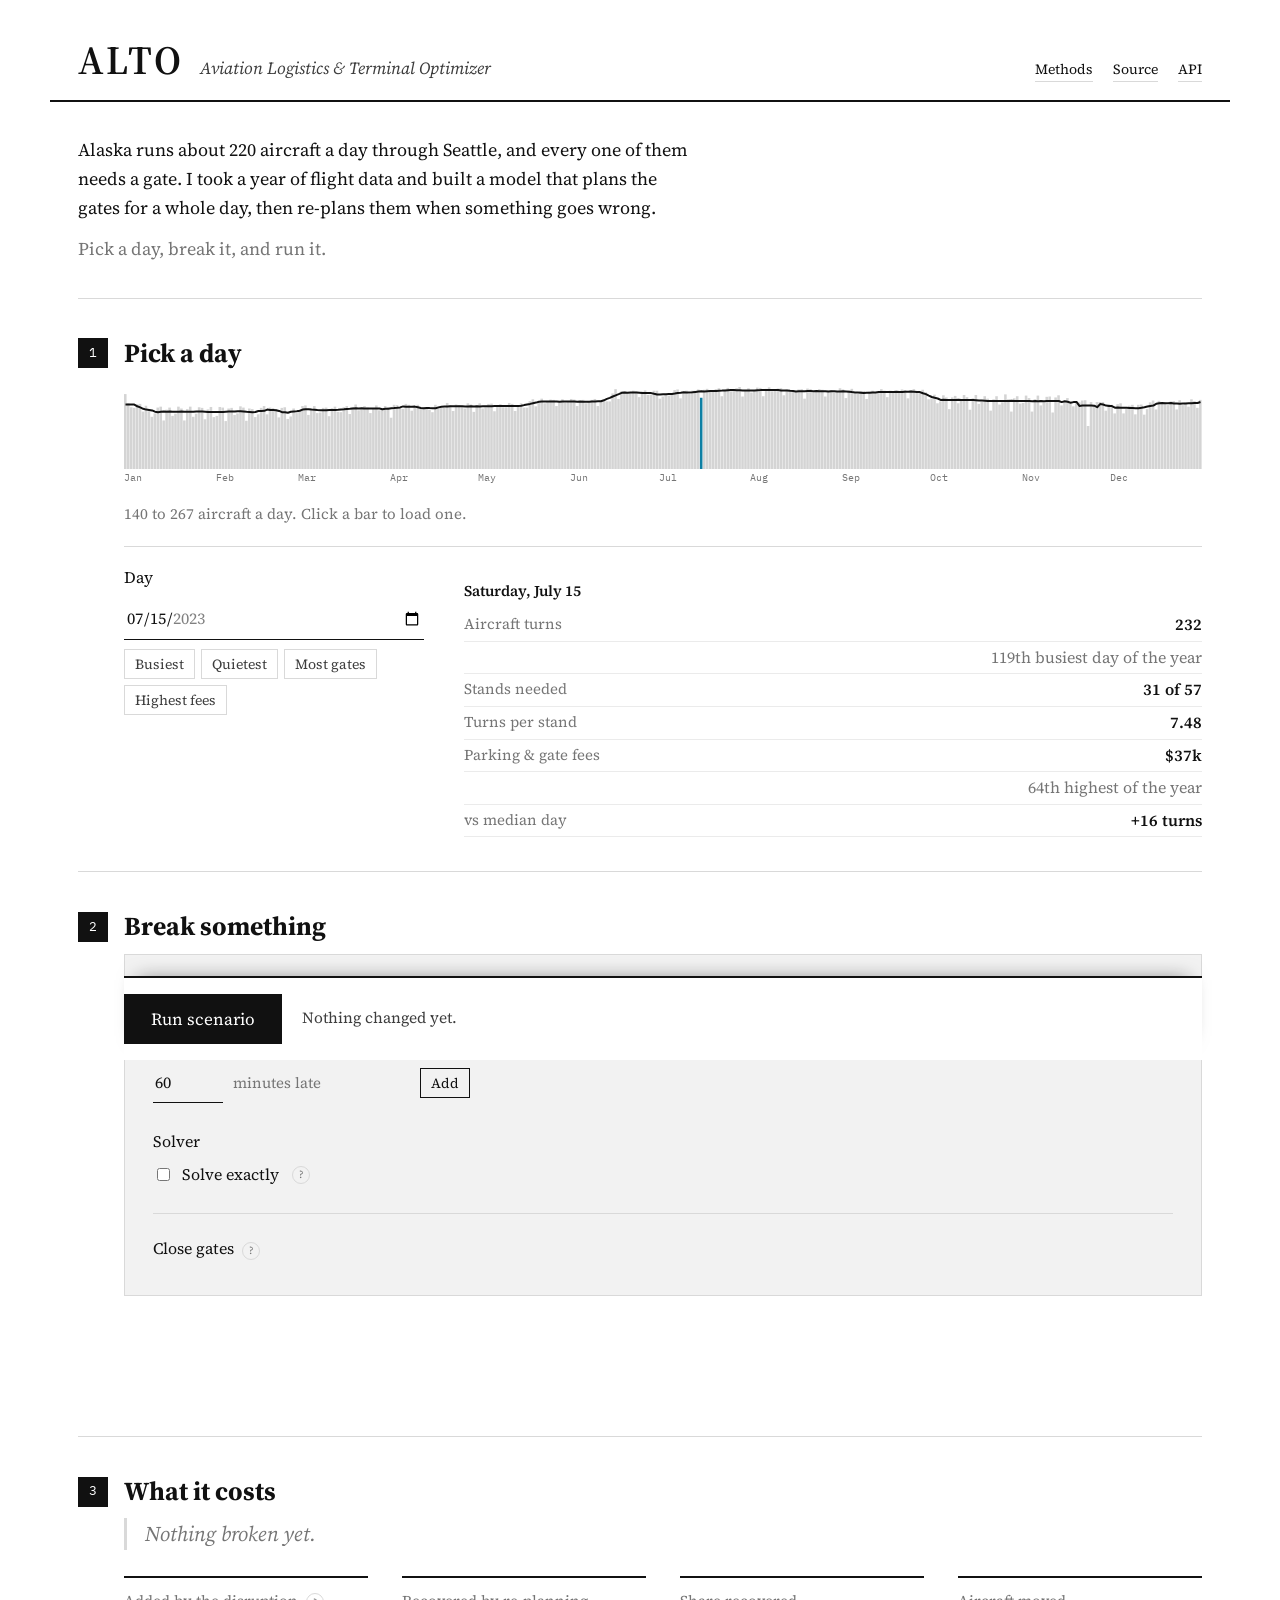
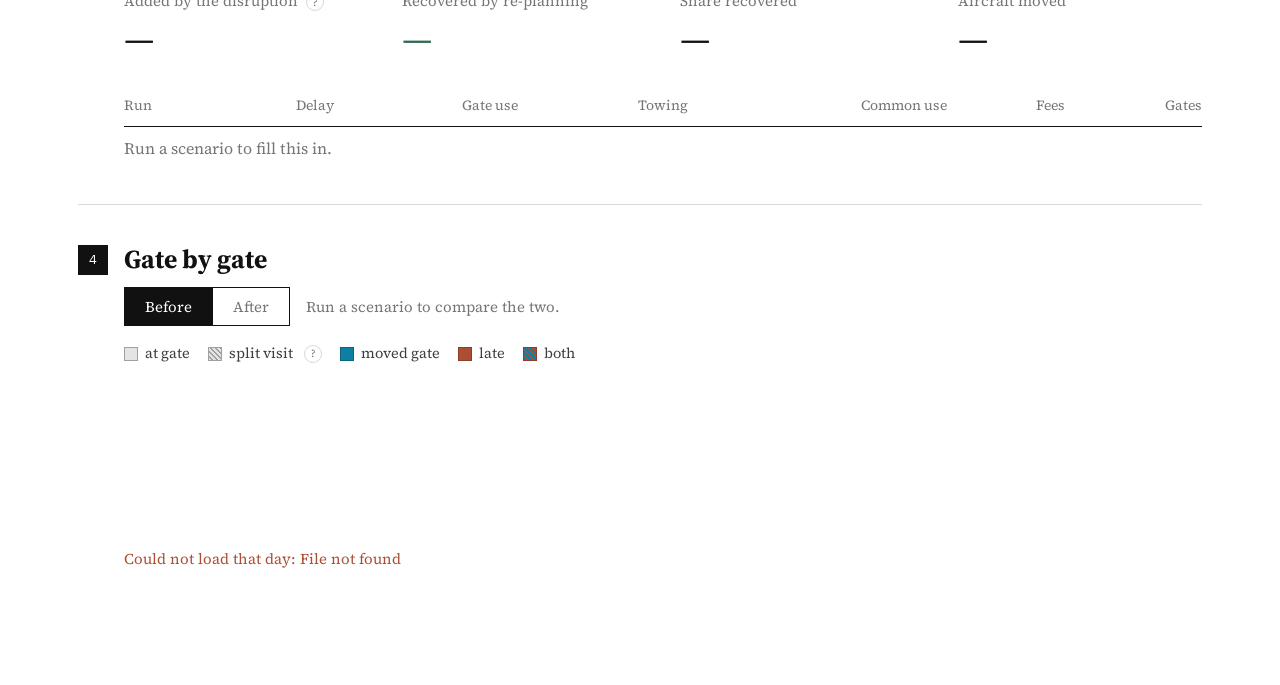
==== website/index.html @ 99ca1f7d "Update 2026-08-30 10:20" ====
<!doctype html>
<html lang="en">
<head>
<meta charset="utf-8">
<meta name="viewport" content="width=device-width, initial-scale=1">
<title>ALTO — Gate Optimization for Alaska Airlines at SEA</title>
<meta name="description" content="Integer programming and minimum-cost network flow applied to gate scheduling at Seattle-Tacoma. Disrupt a real day and see what it costs, and how much re-optimizing recovers.">
<link rel="preconnect" href="https://fonts.googleapis.com">
<link rel="preconnect" href="https://fonts.gstatic.com" crossorigin>
<link rel="stylesheet" href="https://fonts.googleapis.com/css2?family=IBM+Plex+Mono:wght@400;500&family=Source+Serif+4:ital,opsz,wght@0,8..60,400;0,8..60,600;1,8..60,400&display=swap">
<link rel="stylesheet" href="style.css?v=1788110432">
</head>
<body>

<header class="masthead">
  <h1>ALTO</h1>
  <span class="expansion">Aviation Logistics &amp; Terminal Optimizer</span>
  <nav>
    <a href="methods.html">Methods</a>
    <a href="https://github.com/etroesh/alto">Source</a>
    <a href="/api/docs">API</a>
  </nav>
</header>

<article>

  <section class="lede">
    <p>Alaska runs about 220 aircraft a day through Seattle, and every one of them needs a gate. I took a year of flight data and built a model that plans the gates for a whole day, then re-plans them when something goes wrong.</p>
    <p>Pick a day, break it, and run it.</p>
  </section>

  <!-- 1 -->
  <section class="step">
    <div class="step-head"><span class="step-num">1</span><h2>Pick a day</h2></div>

    <div class="step-body">
      <svg class="year-strip" id="year-strip" role="img" aria-label="Aircraft visits on each day of 2023"></svg>
      <p class="status" id="year-status">Loading the year…</p>

      <div class="day-picker">
        <div class="control">
          <label for="date-input">Day</label>
          <input type="date" id="date-input" value="2023-07-15" min="2023-01-01" max="2023-12-31">
          <div class="quick-picks" id="quick-picks"></div>
        </div>
        <div class="day-facts" id="day-facts"></div>
      </div>
    </div>
  </section>

  <!-- 2 -->
  <section class="step">
    <div class="step-head"><span class="step-num">2</span><h2>Break something</h2></div>

    <div class="step-body">
      <div class="panel">
        <div class="controls">

          <div class="control">
            <label for="tail-select">Delay an aircraft</label>
            <select id="tail-select"><option>Pick a day first</option></select>
            <div style="display:flex; gap:10px; align-items:center; margin-top:10px">
              <input type="number" id="delay-minutes" value="60" min="1" max="600" step="5" style="width:70px">
              <span class="hint" style="margin:0">minutes late</span>
              <button class="tiny" id="add-delay" style="margin-left:auto">Add</button>
            </div>
            <div id="delay-list"></div>
          </div>

          <div class="control">
            <label for="delay-cost">Delay costs <span id="delay-cost-value">$98.41</span> a minute
              <button class="info" type="button" aria-label="Where does this figure come from?"
                data-info="Airlines for America, 2025. It is their own figure for a minute of aircraft block time. Move the slider if you disagree with it.">?</button>
            </label>
            <input type="range" id="delay-cost" min="40" max="200" step="1" value="98">
          </div>

          <div class="control">
            <label for="propagation">Lateness carries over at <span id="propagation-value">0.75</span>
              <button class="info" type="button" aria-label="What is delay propagation?"
                data-info="An aircraft 30 minutes late into a turn with 20 minutes of slack has 10 minutes left over. 0.75 of that pushes into its next departure; crews absorb the rest. Nobody publishes this number, which is why it is a slider.">?</button>
            </label>
            <input type="range" id="propagation" min="0" max="1" step="0.05" value="0.75">
          </div>

          <div class="control">
            <label>Solver</label>
            <label class="checkline">
              <input type="checkbox" id="exact-solver">
              Solve exactly
              <button class="info" type="button" aria-label="What does solving exactly do?"
                data-info="The integer program instead of the network flow: about 20 seconds instead of 1. On an ordinary day it finds the same gate count and about 9% less passenger walking. When a lot of gates are shut it does considerably better, because the fast solver has to keep each aircraft's whole chain of turns on one stand.">?</button>
            </label>
          </div>

          <div class="control wide">
            <label>Close gates <span id="closed-count" class="count"></span>
              <button class="info" type="button" aria-label="What is the difference between the gates?"
                data-info="Alaska leases C, N and D, so an extra one costs nothing at the margin. The S stands are common-use and billed $552.89 a turn, which is why the model only reaches for them once the leased gates are full.">?</button>
            </label>
            <!-- Filled in by app.js from the real gate roster, so this can never
                 drift out of step with what the model actually has. -->
            <div id="gate-groups"></div>
          </div>

        </div>
      </div>

      <div class="actionbar">
        <button class="primary" id="run">Run scenario</button>
        <span class="now" id="scenario-now">Nothing changed yet.</span>
        <div class="solving hidden" id="solving" role="status" aria-live="polite">
          <div class="solving-clock" id="solving-clock">0.0s</div>
          <div class="solving-note" id="solving-note">Working.</div>
        </div>
      </div>
    </div>
  </section>

  <!-- 3 -->
  <section class="step" id="results">
    <div class="step-head"><span class="step-num">3</span><h2>What it costs</h2></div>

    <div class="step-body">
      <p class="verdict idle" id="verdict">Nothing broken yet.</p>

      <div class="figures" id="figures">
        <div class="figure"><div class="label">Added by the disruption
          <button class="info" type="button" aria-label="Fees, not operating cost"
            data-info="Fees, not the cost of running an airline. The model prices delay, parking and towing, and common-use gate charges, because those are what a gate plan changes. Fuel, crew, landing fees and the rent on Alaska's own gates are the same whichever plan you pick, so they are left out. This figure is the difference, not a total.">?</button>
        </div><div class="value" id="fig-disruption">—</div></div>
        <div class="figure"><div class="label">Recovered by re-planning</div><div class="value recovered" id="fig-recovered">—</div></div>
        <div class="figure"><div class="label">Share recovered</div><div class="value" id="fig-share">—</div></div>
        <div class="figure"><div class="label">Aircraft moved</div><div class="value" id="fig-moved">—</div></div>
      </div>

      <div class="tbl-scroll">
        <!-- Seven columns of figures will not fit a phone. The wrapper lets the
             table scroll inside itself rather than pushing the page sideways. -->
        <table class="breakdown" id="breakdown">
          <thead>
            <tr>
              <th>Run</th>
              <th>Delay</th>
              <th>Gate use</th>
              <th>Towing</th>
              <th>Common use</th>
              <th>Fees</th>
              <th>Gates</th>
            </tr>
          </thead>
          <tbody id="breakdown-body">
            <tr><td colspan="7" style="color:var(--muted);text-align:left">Run a scenario to fill this in.</td></tr>
          </tbody>
        </table>
      </div>
    </div>
  </section>

  <!-- 4 -->
  <section class="step">
    <div class="step-head"><span class="step-num">4</span><h2 id="chart-title">Gate by gate</h2></div>

    <div class="step-body">
      <div class="chart-view">
        <div class="switch" id="chart-view" role="group" aria-label="Which plan the chart shows">
          <button type="button" data-view="before" aria-pressed="true">Before</button>
          <button type="button" data-view="after" aria-pressed="false" disabled>After</button>
        </div>
        <span class="chart-view-note" id="chart-view-note">Run a scenario to compare the two.</span>
      </div>

      <div class="legend">
        <span><i></i> at gate</span>
        <span><i class="tow"></i> split visit
          <button class="info" type="button" aria-label="What is a split visit?"
            data-info="Sea-Tac publishes a 120-minute maximum gate occupancy for an aircraft this size. Past it, an aircraft with a long wait is towed to a remote stand and brought back to board. Both hatched bars are at a gate; it is away in the gap between them.">?</button>
        </span>
        <span><i class="moved"></i> moved gate</span>
        <span><i class="delayed"></i> late</span>
        <span><i class="moved late"></i> both</span>
      </div>

      <div class="chart-wrap">
        <svg class="gantt" id="gantt" role="img" aria-labelledby="chart-title"></svg>
      </div>

      <p class="status" id="chart-status">Loading…
        <button class="info" type="button" aria-label="How to read this chart"
          data-info="One row per gate, time left to right. Read a row across for one gate's day: back-to-back bars mean a hard-worked gate, gaps mean capacity standing empty. Read a column down to see how much of the airport is busy at once. The chart runs into the next morning because an aircraft that lands at 11pm and leaves at 6am is one visit.">?</button>
      </p>
    </div>
  </section>

  <p class="sr-only" id="live-region" role="status" aria-live="polite"></p>
</article>

<div class="tooltip hidden" id="tooltip"></div>

<script src="app.js?v=1788110432"></script>
</body>
</html>
---- website/style.css ----
/* ============================================================================
   ALTO - stylesheet
   ============================================================================
   The page is a printed broadsheet, not a dashboard. That single idea decides
   everything below: serif type, paper and ink, hairline rules instead of
   boxes, one column, and colour used only where it carries data.

   Organised in the order the page is built:
     1. tokens      every colour and size, named, in one place
     2. page        masthead, column, section rules
     3. type        headings, body, captions, the explain toggles
     4. controls    the scenario strip
     5. results     stat blocks and the money table
     6. chart       the gate occupancy Gantt and the year strip
     7. responsive  what changes on a narrow screen
   ========================================================================= */

/* ---- 1. TOKENS ---------------------------------------------------------- */
/* Change a colour here and it changes everywhere it is used. Nothing below
   this block contains a raw colour value.

   THE DATA COLOURS were re-validated against this exact paper with the
   colour-vision validator: the two hues score Delta E 23.4 apart to normal
   vision and 16.9 under simulated deuteranopia, and both clear 3:1 contrast.
   An ordinary aircraft is deliberately NOT a third hue - it is pale neutral
   with a hairline edge, so colour on this chart always means "something
   happened here". Towed off-gate is the same neutral under a 45-degree hatch
   rather than a fourth colour, because it is the same aircraft in a different
   place, and because a fourth hue could not be kept far enough from the other
   three to pass. */

:root {
  /* Paper and ink. Black and white, no warm cast. */
  --paper:      #FFFFFF;   /* the page */
  --paper-2:    #F2F2F2;   /* the few blocks that need to sit back */
  --ink:        #111111;   /* near-black */
  --ink-2:      #3D3D3D;
  --muted:      #757575;

  --rule:       #D9D9D9;   /* hairline */
  --rule-2:     #EBEBEB;   /* fainter hairline, inside tables */
  --rule-heavy: #111111;   /* the rule under a section title */

  /* THE DATA COLOURS. Kept - contrast checked against the new white paper,
     every one equal to or better than it was against the old cream. */
  --moved:      #0E7FA3;   /* this aircraft changed gate */
  --moved-line: #0A6482;
  --delayed:    #AB4E33;   /* this aircraft is running late */
  --delayed-line:#8C3E29;

  --block:      #E4E4E4;   /* an ordinary aircraft - recessive on purpose */
  --block-line: #A0A0A0;   /* its hairline edge, which is what makes it legible */

  --good:       #2F6B4F;

  --measure:    68ch;      /* the reading width for prose */
  --column:     1180px;    /* the width of the page's single column */
}

* { box-sizing: border-box; }

/* ---- 2. PAGE ------------------------------------------------------------ */

body {
  margin: 0;
  background: var(--paper);
  color: var(--ink);
  font-family: "Source Serif 4", Georgia, "Times New Roman", serif;
  font-size: 17px;
  line-height: 1.6;
  -webkit-font-smoothing: antialiased;
}

.masthead {
  max-width: var(--column);
  margin: 0 auto;
  padding: 40px 28px 18px;
  border-bottom: 2px solid var(--rule-heavy);
  display: flex;
  align-items: baseline;
  gap: 16px;
  flex-wrap: wrap;
}
.masthead h1 {
  margin: 0;
  font-size: 40px;
  font-weight: 600;
  letter-spacing: .06em;
  line-height: 1;
}
.masthead .expansion {
  font-size: 17px;
  font-style: italic;
  color: var(--ink-2);
}
.masthead nav {
  margin-left: auto;
  display: flex;
  gap: 20px;
  font-size: 14px;
}
.masthead nav a {
  color: var(--ink);
  text-decoration: none;
  border-bottom: 1px solid var(--rule);
  padding-bottom: 1px;
}
.masthead nav a:hover { border-bottom-color: var(--ink); }

article {
  max-width: var(--column);
  margin: 0 auto;
  padding: 0 28px 80px;
}

section { padding: 34px 0; border-bottom: 1px solid var(--rule); }
section:last-of-type { border-bottom: none; }

/* ---- the numbered spine -------------------------------------------------
   The page is a tool, and a tool has to say where to start. Four numbered
   steps do that in a way a row of equal-weight hairlines never could. The
   number is a filled square so it reads as a marker rather than as text. */

.step-head { display: flex; align-items: center; gap: 16px; margin-bottom: 6px; }
.step-num {
  flex: none;
  width: 30px; height: 30px;
  display: grid; place-items: center;
  background: var(--ink); color: var(--paper);
  font-family: "IBM Plex Mono", ui-monospace, monospace;
  font-size: 13px; letter-spacing: .06em;
}
.step-head h2 { margin: 0; font-size: 26px; }
.step-sub {
  font-style: italic; color: var(--muted);
  margin: 0 0 22px 46px; max-width: 64ch;
}
/* Everything under a step is indented to clear the number, so the numbers
   form a visible column down the left of the page. */
.step-body { margin-left: 46px; }

/* ---- the scenario panel -------------------------------------------------
   One bounded region on slightly different paper. That is the plainest way a
   page can say "this part is the machine" without going back to cards. */
.panel {
  background: var(--paper-2);
  border: 1px solid var(--rule);
  padding: 26px 28px;
}

/* ---- the action bar -----------------------------------------------------
   Sticky, so the button that does the thing is never scrolled away from the
   controls that set it up. */
.actionbar {
  position: sticky; bottom: 0; z-index: 30;
  display: flex; align-items: center; gap: 20px; flex-wrap: wrap;
  margin-top: 22px; padding: 16px 0;
  background: var(--paper);
  border-top: 2px solid var(--ink);
  /* It floats over the panel as you scroll, so it needs to cast a shadow -
     otherwise it reads as a hole punched in the page rather than a bar. */
  box-shadow: 0 -10px 20px -14px rgba(17, 17, 17, .55);
}
.actionbar .now { font-size: 15.5px; color: var(--ink-2); max-width: 46ch; }
.actionbar .now b { font-weight: 600; }

/* ---- the verdict --------------------------------------------------------
   The single most useful thing on the page for someone who does not read
   tables: one sentence, in plain English, saying what just happened. */
.verdict {
  font-size: 21px; line-height: 1.5;
  max-width: 62ch; margin: 0 0 26px;
  padding-left: 18px; border-left: 3px solid var(--ink);
}
.verdict b { font-weight: 600; }
.verdict .up { color: var(--good); }
.verdict.idle { border-left-color: var(--rule); color: var(--muted); font-style: italic; }

/* the day picker sitting under the year chart */
.day-picker {
  display: grid; grid-template-columns: minmax(220px, 300px) minmax(0, 1fr);
  gap: 22px 40px; align-items: start;
  margin-top: 20px; padding-top: 18px; border-top: 1px solid var(--rule);
}
label.checkline {
  display: flex; align-items: center; gap: 9px;
  font: inherit; font-size: 16px; letter-spacing: 0; text-transform: none;
  color: var(--ink); margin: 0;
}
label.checkline input { width: auto; }

/* ---- 3. TYPE ------------------------------------------------------------ */

/* A section title: small, spaced, in mono, above a heavy rule. The rule does
   the work a card border used to do, without boxing anything in. */
/* h2.section-title is gone. Small letterspaced capitals over a rule are the
   loudest "a machine laid this out" signal a page can send. */

.lede { border-bottom: 1px solid var(--rule); }
.lede p { max-width: var(--measure); margin: 0 0 12px; font-size: 18px; }
.lede p:last-child { margin-bottom: 0; color: var(--muted); }

/* The always-visible line under a chart. Italic, like a figure caption in
   print, so it reads as the author talking rather than as interface text. */
.caption {
  font-style: italic;
  font-size: 15px;
  color: var(--ink-2);
  max-width: var(--measure);
  margin: 12px 0 0;
}

/* The "more, if you want it" toggle. A native <details>, so it works with a
   keyboard and a screen reader without a line of JavaScript. */
/* details.explain is gone with the toggles it styled. What is worth
   explaining now sits behind a question mark, in one or two sentences. */

.status { font-size: 15px; color: var(--muted); margin: 12px 0 0; }
.status.error { color: var(--delayed); }

a { color: var(--ink); }

/* ---- 4. CONTROLS -------------------------------------------------------- */

.controls {
  display: grid;
  grid-template-columns: repeat(auto-fit, minmax(230px, 1fr));
  gap: 26px 34px;
}
.control { min-width: 0; }
/* The gate roster is 73 buttons tall and would leave every neighbouring column
   half empty, so it takes a row of its own at the bottom of the panel. */
.control.wide { grid-column: 1 / -1; border-top: 1px solid var(--rule); padding-top: 22px; }
.control.wide #gate-groups { display: grid; grid-template-columns: repeat(auto-fit, minmax(240px, 1fr)); gap: 18px 30px; }
/* A checkbox and its words are a sentence, not a field label. */
.control > label.checkline {
  display: flex; align-items: center; gap: 9px;
  font-family: inherit; font-size: 16px; letter-spacing: 0; text-transform: none;
  color: var(--ink); margin: 0;
}
.control > label.checkline input { width: auto; }
.control > label {
  display: block;
  font-size: 16px;
  color: var(--ink);
  margin-bottom: 7px;
}
.control .hint { font-size: 15px; color: var(--muted); margin-top: 7px; line-height: 1.45; }

input[type="date"], select, input[type="number"] {
  width: 100%;
  padding: 7px 2px;
  font: inherit;
  font-size: 16px;
  color: var(--ink);
  background: transparent;
  border: none;
  border-bottom: 1px solid var(--ink);
  border-radius: 0;
}
input[type="range"] { width: 100%; accent-color: var(--ink); }

button {
  font-family: inherit;
  font-size: 15px;
  letter-spacing: 0;
  padding: 8px 14px;
  border: 1px solid var(--ink);
  border-radius: 0;
  background: transparent;
  color: var(--ink);
  cursor: pointer;
}
button:hover { background: var(--ink); color: var(--paper); }
button.primary {
  background: var(--ink);
  color: var(--paper);
  padding: 12px 26px;
  font-family: inherit;
  font-size: 17px;
  letter-spacing: 0;
}
button.primary:hover { background: var(--ink-2); }
button.primary:disabled { opacity: .4; cursor: default; }
button.tiny { padding: 4px 10px; font-size: 14px; }

:focus-visible { outline: 2px solid var(--ink); outline-offset: 2px; }



/* quick picks: the four days worth looking at */
.quick-picks { display: flex; flex-wrap: wrap; gap: 6px; margin-top: 9px; }
.quick-picks button { padding: 4px 10px; font-size: 14px; border-color: var(--rule); color: var(--ink-2); }
.quick-picks button:hover { border-color: var(--ink); }

.day-facts { margin-top: 14px; font-size: 15px; }
.day-facts .headline { font-weight: 600; margin-bottom: 6px; }
.day-facts .row {
  display: flex; justify-content: space-between; gap: 12px;
  color: var(--muted);
  border-bottom: 1px solid var(--rule-2);
  padding: 3px 0;
}
.day-facts .row b {
  font-variant-numeric: tabular-nums;
  font-size: 16px;
  color: var(--ink);
  font-weight: 600;
}
.day-facts .tag-note { margin-top: 8px; font-size: 15px; color: var(--ink-2); line-height: 1.45; }

.count {
  font-family: "IBM Plex Mono", ui-monospace, monospace;
  font-size: 11px; color: var(--delayed);
}

/* the gate roster */
.gate-group { margin-bottom: 14px; }
.gate-group:last-child { margin-bottom: 0; }
.gate-group-head { display: flex; align-items: baseline; gap: 8px; margin-bottom: 6px; }
.gate-group-head .name { font-size: 14px; font-weight: 600; }
.gate-group-head .close-all {
  margin-left: auto;
  font-family: inherit;
  font-size: 14px;
  background: none; border: none; padding: 0;
  color: var(--muted); cursor: pointer; text-decoration: underline;
}
.gate-group-head .close-all:hover { color: var(--ink); background: none; }

.chips { display: flex; flex-wrap: wrap; gap: 4px; }
.chip {
  font-family: "IBM Plex Mono", ui-monospace, monospace;
  font-size: 11px;
  padding: 3px 7px;
  border: 1px solid var(--rule);
  background: transparent;
  color: var(--ink-2);
  cursor: pointer;
  user-select: none;
}
.chip:hover { border-color: var(--ink); background: transparent; color: var(--ink); }
.chip.gate { font-size: 10.5px; padding: 2px 5px; min-width: 30px; text-align: center; }
.chip[aria-pressed="true"] {
  background: var(--delayed);
  border-color: var(--delayed);
  color: var(--paper);
}
.chip[aria-pressed="true"]:hover { background: var(--delayed); color: var(--paper); }

.delay-row {
  display: flex; align-items: center; gap: 10px;
  font-size: 14.5px;
  padding: 6px 0;
  border-bottom: 1px solid var(--rule-2);
}
.delay-row:last-child { border-bottom: none; }
.delay-row .tail {
  font-family: "IBM Plex Mono", ui-monospace, monospace;
  font-size: 13px; font-weight: 500;
}
.delay-row .mins {
  font-family: "IBM Plex Mono", ui-monospace, monospace;
  font-size: 13px; color: var(--delayed);
}
.delay-row button { margin-left: auto; }

/* A question mark that defines one term without putting the definition on the
   page permanently. Used inline, mid-sentence. */
button.info {
  all: unset;
  cursor: help;
  display: inline-grid; place-items: center;
  width: 16px; height: 16px;
  border-radius: 50%;
  border: 1px solid var(--rule);
  color: var(--muted);
  font-size: 11px; line-height: 1;
  vertical-align: middle;
  margin-left: 4px;
}
button.info:hover, button.info:focus-visible { border-color: var(--ink); color: var(--ink); }

/* the solving clock */
.solving {
  display: flex; align-items: baseline; gap: 14px;
  margin-left: auto; text-align: right;
}
.solving.hidden { display: none; }
.solving-clock {
  font-family: "IBM Plex Mono", ui-monospace, monospace;
  font-variant-numeric: tabular-nums;
  font-size: 28px; font-weight: 500;
  line-height: 1;
}
.solving-note { font-size: 15px; color: var(--muted); max-width: 34ch; }
.solving.done .solving-clock { color: var(--good); font-size: 20px; }

/* ---- 5. RESULTS --------------------------------------------------------- */

/* Stat blocks, newspaper furniture: heavy rule, small label, large figure. */
.figures {
  display: grid;
  grid-template-columns: repeat(auto-fit, minmax(170px, 1fr));
  gap: 0 34px;
}
.figure { padding-top: 12px; border-top: 2px solid var(--rule-heavy); }
.figure .label {
  font-size: 15px;
  color: var(--muted);
  margin-bottom: 8px;
  line-height: 1.4;
}
.figure .value {
  font-size: 38px;
  font-weight: 600;
  font-variant-numeric: tabular-nums;
  letter-spacing: -.01em;
  line-height: 1;
}
.figure .value.recovered { color: var(--good); }
.figure .value.damage    { color: var(--delayed); }

/* Any wide block scrolls inside its own container, so the page never scrolls
   sideways on a phone. */
.tbl-scroll { overflow-x: auto; margin-top: 28px; }
.breakdown { width: 100%; min-width: 520px; border-collapse: collapse; font-size: 16px; }
.breakdown th, .breakdown td {
  text-align: right;
  padding: 9px 0 9px 18px;
  border-bottom: 1px solid var(--rule-2);
}
.breakdown th:first-child, .breakdown td:first-child { text-align: left; padding-left: 0; }
.breakdown th {
  font-size: 14px;
  color: var(--muted); font-weight: 400;
  border-bottom-color: var(--rule-heavy);
}
.breakdown td {
  font-family: "IBM Plex Mono", ui-monospace, monospace;
  font-variant-numeric: tabular-nums;
  font-size: 14px;
}
.breakdown td:first-child { font-family: inherit; font-size: 16px; }
.breakdown tr:last-child td { border-bottom: none; }

/* ---- 6. CHART ----------------------------------------------------------- */

/* The chart scrolls here, inside its own container, and nowhere else. */
.chart-wrap { overflow-x: auto; overscroll-behavior-x: contain; padding-bottom: 6px; }
svg.gantt { display: block; }
svg.gantt .grid-line { stroke: var(--rule-2); stroke-width: 1; }
/* Midnight. Marked because a day's chart routinely runs into the next one. */
svg.gantt .grid-line.day-break { stroke: var(--rule); stroke-width: 1.5; stroke-dasharray: 3 3; }
svg.gantt .day-break-label { fill: var(--muted); font-size: 10px; font-style: italic; }
svg.gantt .axis-text {
  font-family: "IBM Plex Mono", ui-monospace, monospace;
  font-size: 10px; fill: var(--muted);
}
svg.gantt .gate-label {
  font-family: "IBM Plex Mono", ui-monospace, monospace;
  font-size: 10px; fill: var(--ink-2);
}
/* A gate the scenario has closed: named, struck through, row shaded. */
svg.gantt .gate-label.closed { fill: var(--delayed); text-decoration: line-through; }
svg.gantt rect.closed-row { fill: var(--delayed); opacity: .07; }
svg.gantt .band { fill: var(--ink); opacity: .02; }

/* Bars carry a hairline edge rather than a fill-only block, which is what
   lets an ordinary aircraft stay pale enough to recede and still be seen.
   Separation between touching bars comes from the geometry - each bar is
   inset one pixel each side in app.js - not from a fat surface-coloured
   stroke, which would swallow the edge. */
svg.gantt .bar { fill: var(--block); stroke: var(--block-line); stroke-width: 1; }
/* A split visit. Both halves are AT a gate - the aircraft is away in between -
   so the hatch marks "this is half of one visit", not "this bar is off-gate". */
svg.gantt .bar.tow { fill: url(#hatch); }
svg.gantt .bar.moved { fill: var(--moved); stroke: var(--moved-line); }
/* Both moved and late. One mark carrying two facts - blue fill for what the
   model did, rust ring for what you did to it - rather than a fifth colour
   invented to hold the combination, which could not be kept far enough from
   the other four to stay readable. */
svg.gantt .bar.moved.late { fill: url(#hatch-late); stroke: var(--delayed-line); stroke-width: 1; }
svg.gantt .bar.delayed { fill: var(--delayed); stroke: var(--delayed-line); }
svg.gantt .bar { cursor: pointer; }
svg.gantt .bar:hover { stroke: var(--ink); stroke-width: 2; }

.legend {
  display: flex; flex-wrap: wrap; gap: 18px;
  font-size: 14.5px; color: var(--ink-2);
  margin-bottom: 14px;
}
.legend span { display: inline-flex; align-items: center; gap: 7px; }
.legend i {
  width: 14px; height: 14px; display: inline-block;
  border: 1px solid var(--block-line);
  background: var(--block);
}
.legend i.tow {
  background: repeating-linear-gradient(45deg,
    var(--block), var(--block) 2px, var(--block-line) 2px, var(--block-line) 3.5px);
}
.legend i.moved   { background: var(--moved);   border-color: var(--moved-line); }
.legend i.delayed { background: var(--delayed); border-color: var(--delayed-line); }
.legend i.moved.late {
  border-color: var(--delayed-line);
  background: repeating-linear-gradient(45deg,
    var(--moved), var(--moved) 2px, var(--delayed) 2px, var(--delayed) 4px);
}
.legend em { font-style: italic; }

/* ---- the before / after switch ----
   Two states of one thing, so it is one control with two halves rather than
   two buttons that happen to sit together. */
.chart-view { display: flex; align-items: center; gap: 16px; flex-wrap: wrap; margin-bottom: 16px; }
.switch { display: inline-flex; border: 1px solid var(--ink); }
.switch button {
  border: none; border-radius: 0; margin: 0;
  padding: 8px 20px;
  background: transparent; color: var(--ink);
}
.switch button + button { border-left: 1px solid var(--ink); }
.switch button[aria-pressed="true"] { background: var(--ink); color: var(--paper); }
.switch button[disabled] { color: var(--muted); cursor: default; }
.switch button[disabled]:hover { background: transparent; color: var(--muted); }
.chart-view-note { color: var(--muted); font-size: 15px; }

.tooltip {
  position: fixed;
  pointer-events: none;
  z-index: 20;
  background: var(--paper);
  border: 1px solid var(--ink);
  padding: 10px 12px;
  font-size: 14px;
  line-height: 1.5;
  color: var(--ink);
  max-width: 280px;
  box-shadow: 3px 3px 0 rgba(17,17,17,.10);
}
.tooltip.hidden { display: none; }
.tooltip b { font-weight: 600; }

/* the year strip */
svg.year-strip { display: block; width: 100%; height: 110px; cursor: crosshair; }
svg.year-strip path.trend { fill: none; stroke: var(--ink); stroke-width: 2; stroke-linejoin: round; }
/* The daily bars sit back so the seven-day average reads clearly on top of
   them. They are context; the trend is the point. */
svg.year-strip rect.day { cursor: pointer; fill: var(--block-line); opacity: .45; }
svg.year-strip rect.day:hover { opacity: .95; }
svg.year-strip rect.day.selected { opacity: 1; fill: var(--moved); }
svg.year-strip text {
  font-family: "IBM Plex Mono", ui-monospace, monospace;
  font-size: 10px; fill: var(--muted);
}

/* Anything that exists only for screen readers. */
.sr-only {
  position: absolute; width: 1px; height: 1px;
  padding: 0; margin: -1px; overflow: hidden;
  clip: rect(0,0,0,0); white-space: nowrap; border: 0;
}

/* ---- 7. RESPONSIVE ------------------------------------------------------ */

@media (max-width: 900px) {
  body { font-size: 16px; }
  .masthead { padding: 26px 18px 14px; }
  .masthead h1 { font-size: 32px; }
  .masthead nav { margin-left: 0; width: 100%; }
  article { padding: 0 18px 60px; }
  .lede .deck { font-size: 25px; max-width: none; }
  .figures { grid-template-columns: repeat(2, 1fr); gap: 20px 24px; }
  .figure .value { font-size: 29px; }
  .solving { margin-left: 0; width: 100%; text-align: left; }
  .step-head h2 { font-size: 24px; }
  .step-body, .step-sub { margin-left: 0; }
  .panel { padding: 20px 18px; }
  .day-picker { grid-template-columns: 1fr; }
  .verdict { font-size: 18px; }
  .actionbar { gap: 12px; }
}
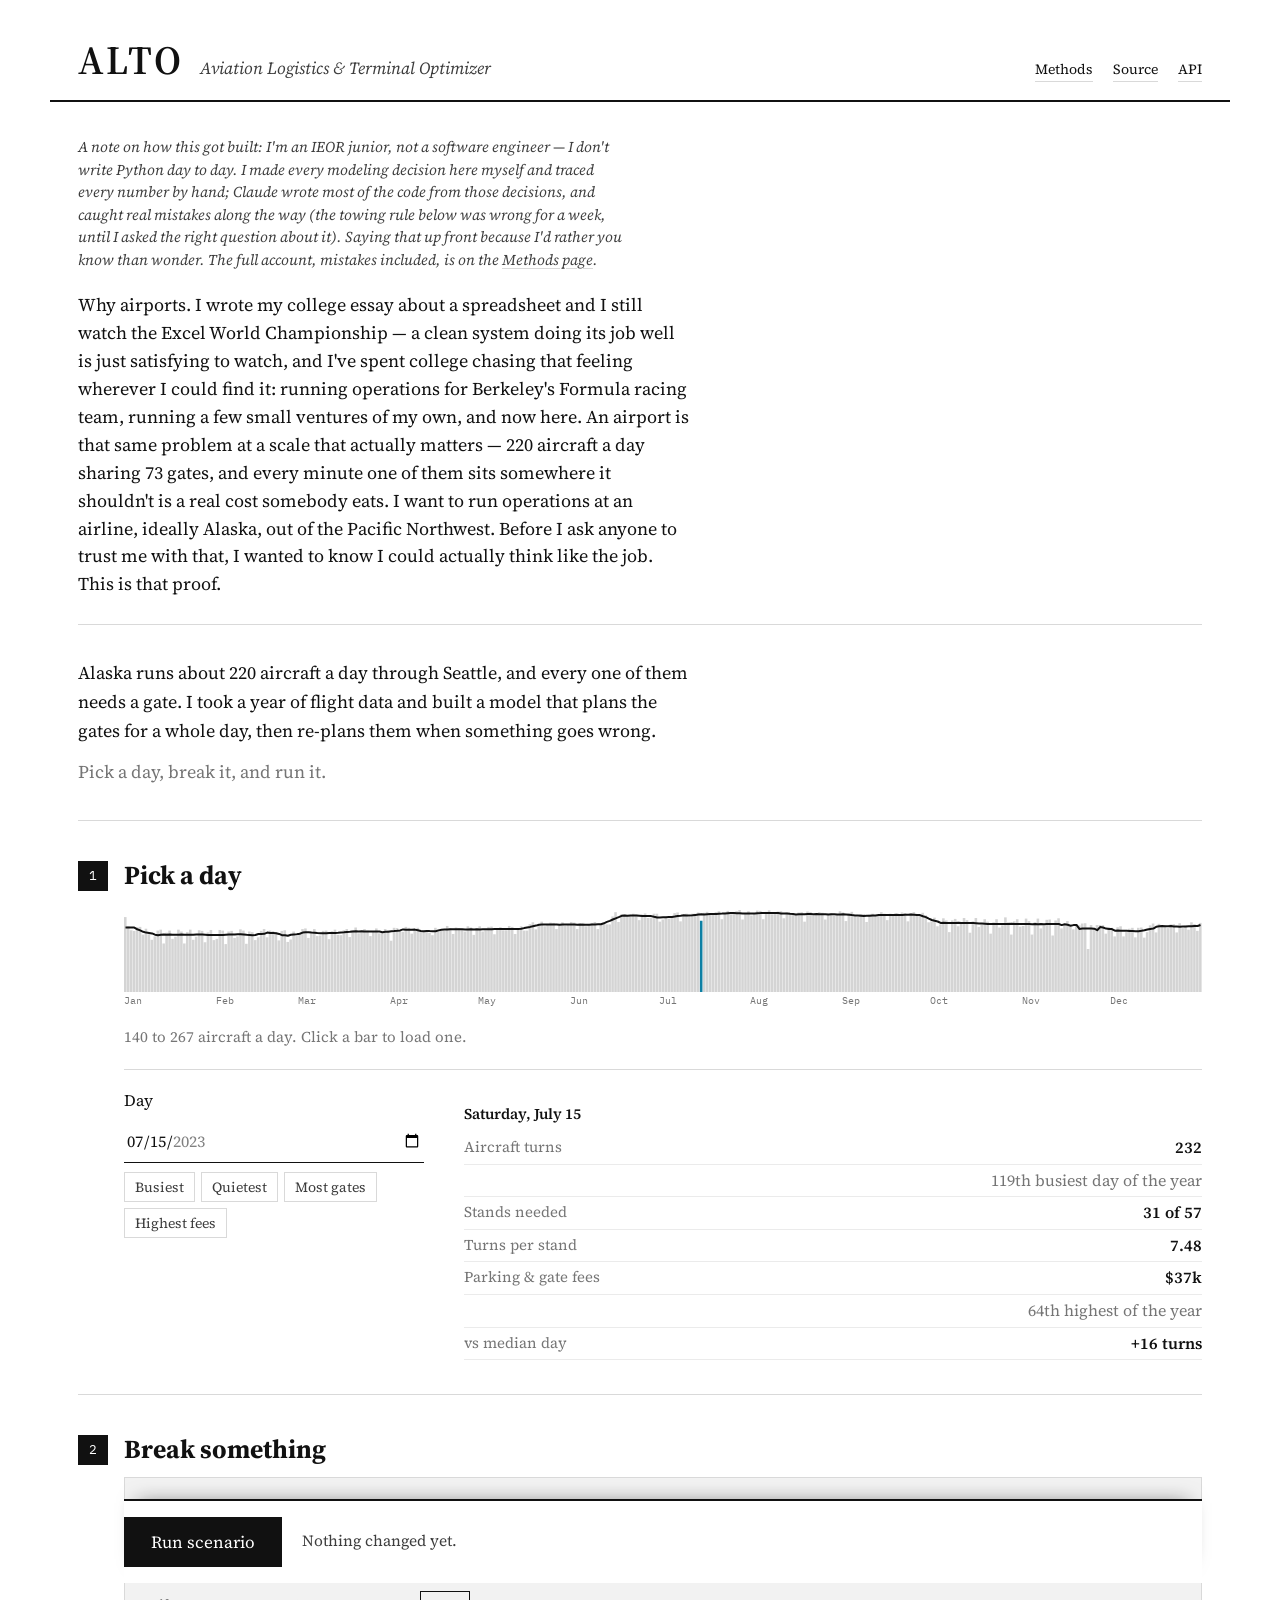
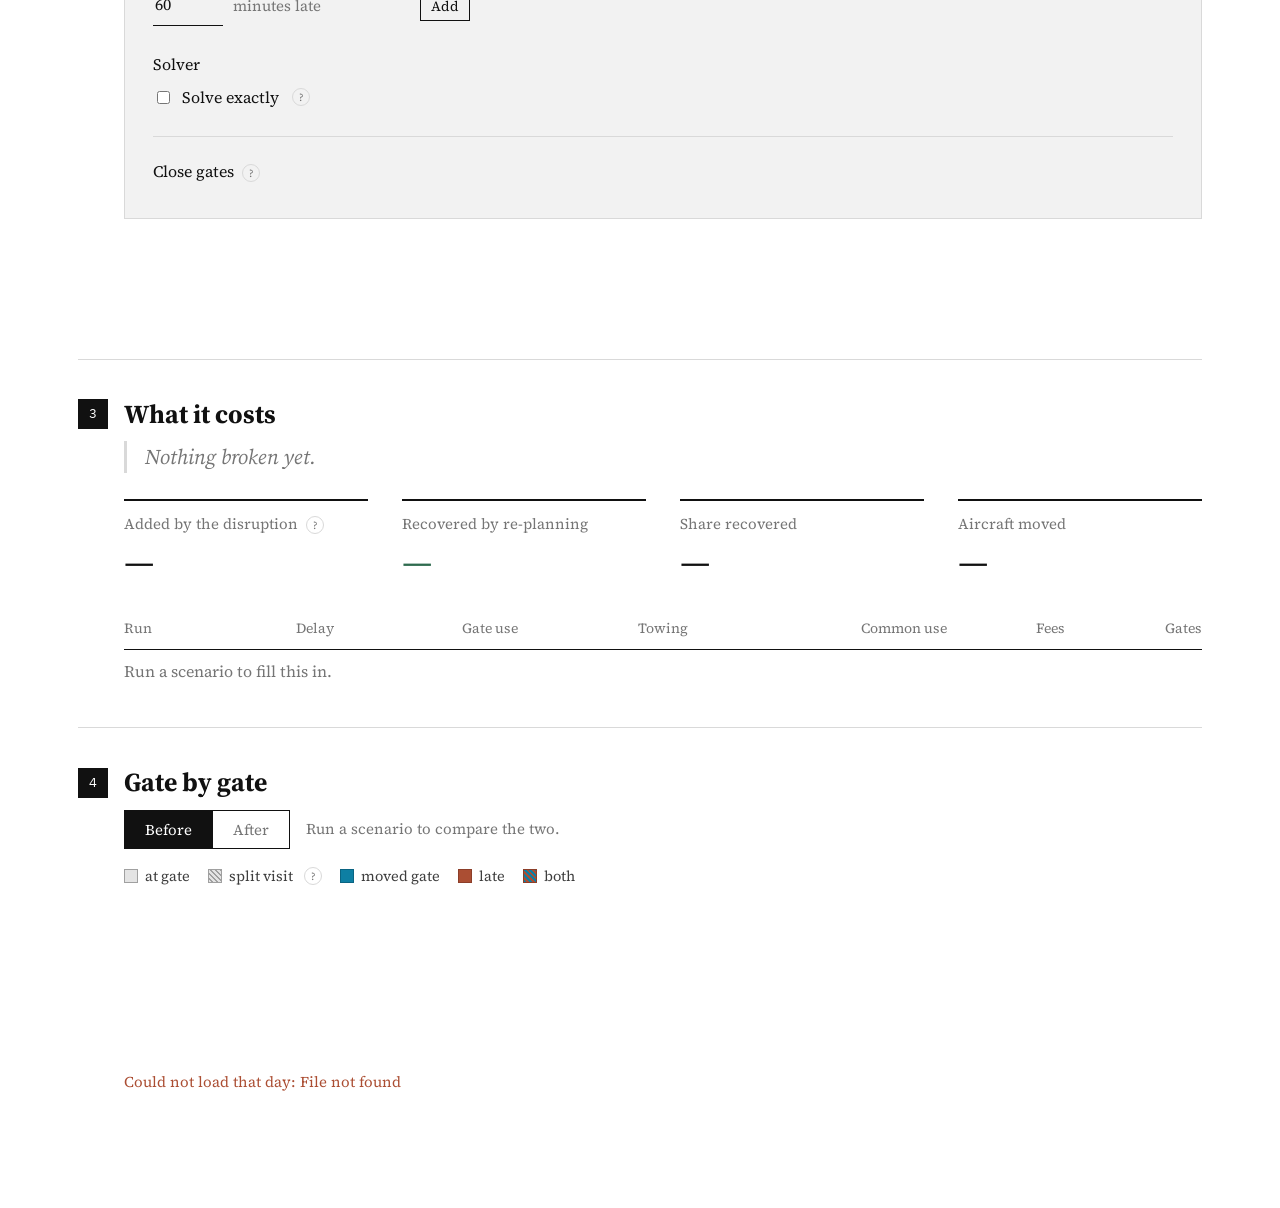
==== commit c1a0a63f: "Update 2026-09-05 16:15" ====
--- a/website/index.html
+++ b/website/index.html
@@ -8,7 +8,7 @@
 <link rel="preconnect" href="https://fonts.googleapis.com">
 <link rel="preconnect" href="https://fonts.gstatic.com" crossorigin>
 <link rel="stylesheet" href="https://fonts.googleapis.com/css2?family=IBM+Plex+Mono:wght@400;500&family=Source+Serif+4:ital,opsz,wght@0,8..60,400;0,8..60,600;1,8..60,400&display=swap">
-<link rel="stylesheet" href="style.css?v=1788110432">
+<link rel="stylesheet" href="style.css?v=1788650109">
 </head>
 <body>
 
@@ -23,6 +23,11 @@
 </header>
 
 <article>
+
+  <section class="origin">
+    <p class="build-note">A note on how this got built: I'm an IEOR junior, not a software engineer &mdash; I don't write Python day to day. I made every modeling decision here myself and traced every number by hand; Claude wrote most of the code from those decisions, and caught real mistakes along the way (the towing rule below was wrong for a week, until I asked the right question about it). Saying that up front because I'd rather you know than wonder. The full account, mistakes included, is on the <a href="methods.html">Methods page</a>.</p>
+    <p>Why airports. I wrote my college essay about a spreadsheet and I still watch the Excel World Championship &mdash; a clean system doing its job well is just satisfying to watch, and I've spent college chasing that feeling wherever I could find it: running operations for Berkeley's Formula racing team, running a few small ventures of my own, and now here. An airport is that same problem at a scale that actually matters &mdash; 220 aircraft a day sharing 73 gates, and every minute one of them sits somewhere it shouldn't is a real cost somebody eats. I want to run operations at an airline, ideally Alaska, out of the Pacific Northwest. Before I ask anyone to trust me with that, I wanted to know I could actually think like the job. This is that proof.</p>
+  </section>
 
   <section class="lede">
     <p>Alaska runs about 220 aircraft a day through Seattle, and every one of them needs a gate. I took a year of flight data and built a model that plans the gates for a whole day, then re-plans them when something goes wrong.</p>
@@ -197,6 +202,6 @@
 
 <div class="tooltip hidden" id="tooltip"></div>
 
-<script src="app.js?v=1788110432"></script>
+<script src="app.js?v=1788650109"></script>
 </body>
 </html>
--- a/website/style.css
+++ b/website/style.css
@@ -199,6 +199,20 @@
 .lede { border-bottom: 1px solid var(--rule); }
 .lede p { max-width: var(--measure); margin: 0 0 12px; font-size: 18px; }
 .lede p:last-child { margin-bottom: 0; color: var(--muted); }
+
+/* The origin section: the human story above the technical one. Same measure
+   and rhythm as .lede, so it reads as one voice rather than a bolted-on
+   banner. The build note goes first and is set off in italic, the way
+   .caption reads as the author talking rather than as interface text. */
+.origin { border-bottom: 1px solid var(--rule); padding-bottom: 4px; }
+.origin p { max-width: var(--measure); font-size: 18px; line-height: 1.55; margin: 0 0 14px; }
+.origin p:last-child { margin-bottom: 22px; }
+.origin .build-note {
+  font-style: italic; font-size: 15px; color: var(--ink-2);
+  line-height: 1.5; margin: 0 0 20px;
+}
+.origin .build-note a { color: var(--ink-2); text-decoration-color: var(--rule); text-underline-offset: 3px; }
+.origin .build-note a:hover { text-decoration-color: var(--ink); }
 
 /* The always-visible line under a chart. Italic, like a figure caption in
    print, so it reads as the author talking rather than as interface text. */
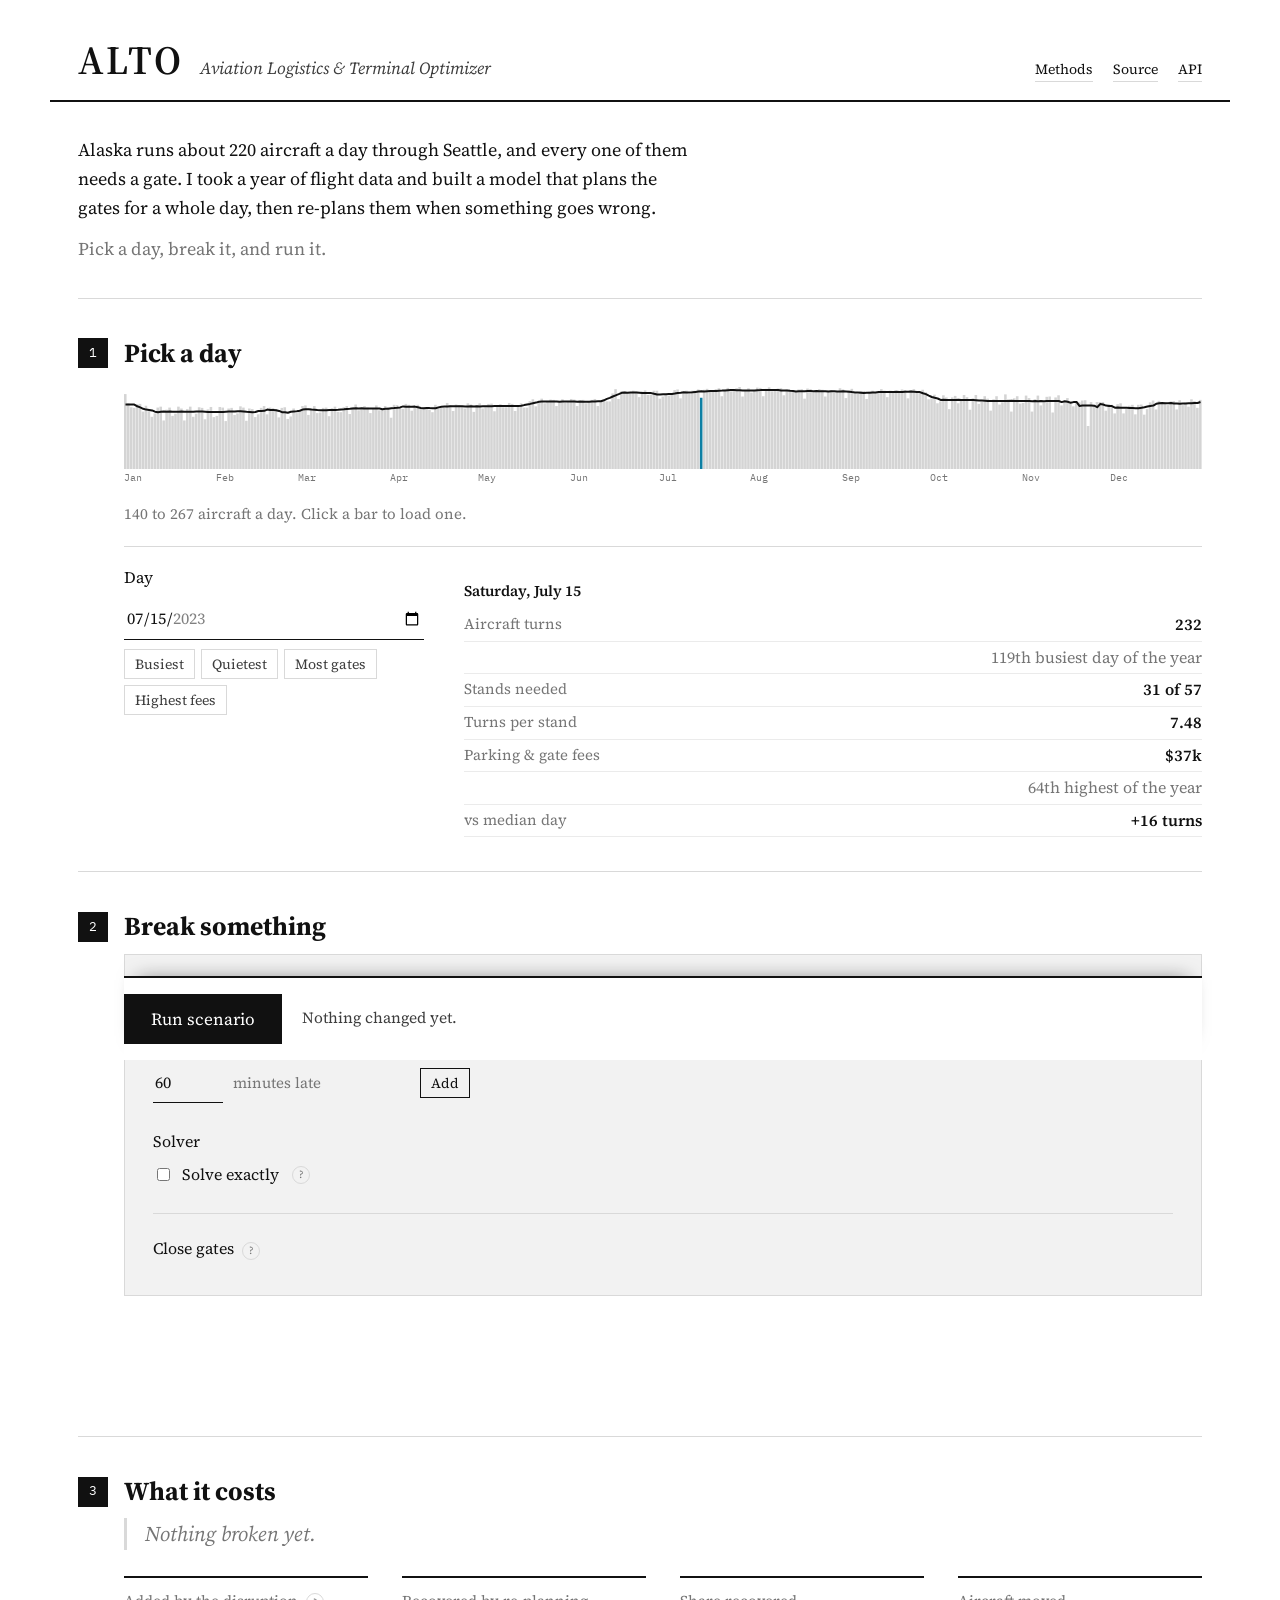
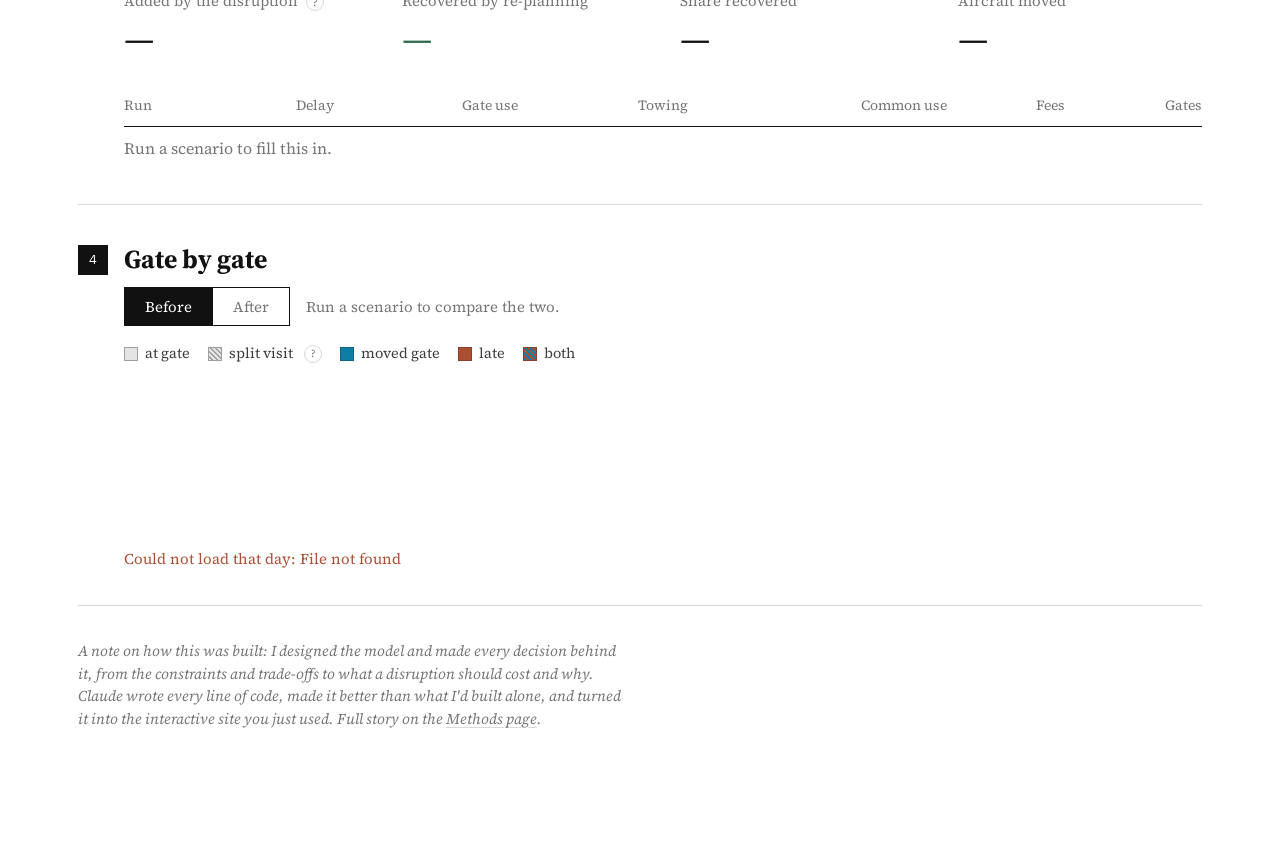
==== commit 938f3d04: "Update 2026-09-05 17:01" ====
--- a/website/index.html
+++ b/website/index.html
@@ -8,7 +8,7 @@
 <link rel="preconnect" href="https://fonts.googleapis.com">
 <link rel="preconnect" href="https://fonts.gstatic.com" crossorigin>
 <link rel="stylesheet" href="https://fonts.googleapis.com/css2?family=IBM+Plex+Mono:wght@400;500&family=Source+Serif+4:ital,opsz,wght@0,8..60,400;0,8..60,600;1,8..60,400&display=swap">
-<link rel="stylesheet" href="style.css?v=1788650109">
+<link rel="stylesheet" href="style.css?v=1788652894">
 </head>
 <body>
 
@@ -23,11 +23,6 @@
 </header>
 
 <article>
-
-  <section class="origin">
-    <p class="build-note">A note on how this got built: I'm an IEOR junior, not a software engineer &mdash; I don't write Python day to day. I made every modeling decision here myself and traced every number by hand; Claude wrote most of the code from those decisions, and caught real mistakes along the way (the towing rule below was wrong for a week, until I asked the right question about it). Saying that up front because I'd rather you know than wonder. The full account, mistakes included, is on the <a href="methods.html">Methods page</a>.</p>
-    <p>Why airports. I wrote my college essay about a spreadsheet and I still watch the Excel World Championship &mdash; a clean system doing its job well is just satisfying to watch, and I've spent college chasing that feeling wherever I could find it: running operations for Berkeley's Formula racing team, running a few small ventures of my own, and now here. An airport is that same problem at a scale that actually matters &mdash; 220 aircraft a day sharing 73 gates, and every minute one of them sits somewhere it shouldn't is a real cost somebody eats. I want to run operations at an airline, ideally Alaska, out of the Pacific Northwest. Before I ask anyone to trust me with that, I wanted to know I could actually think like the job. This is that proof.</p>
-  </section>
 
   <section class="lede">
     <p>Alaska runs about 220 aircraft a day through Seattle, and every one of them needs a gate. I took a year of flight data and built a model that plans the gates for a whole day, then re-plans them when something goes wrong.</p>
@@ -197,11 +192,15 @@
     </div>
   </section>
 
+  <section class="footnote">
+    <p>A note on how this was built: I designed the model and made every decision behind it, from the constraints and trade-offs to what a disruption should cost and why. Claude wrote every line of code, made it better than what I'd built alone, and turned it into the interactive site you just used. Full story on the <a href="methods.html">Methods page</a>.</p>
+  </section>
+
   <p class="sr-only" id="live-region" role="status" aria-live="polite"></p>
 </article>
 
 <div class="tooltip hidden" id="tooltip"></div>
 
-<script src="app.js?v=1788650109"></script>
+<script src="app.js?v=1788652894"></script>
 </body>
 </html>
--- a/website/style.css
+++ b/website/style.css
@@ -200,19 +200,15 @@
 .lede p { max-width: var(--measure); margin: 0 0 12px; font-size: 18px; }
 .lede p:last-child { margin-bottom: 0; color: var(--muted); }
 
-/* The origin section: the human story above the technical one. Same measure
-   and rhythm as .lede, so it reads as one voice rather than a bolted-on
-   banner. The build note goes first and is set off in italic, the way
-   .caption reads as the author talking rather than as interface text. */
-.origin { border-bottom: 1px solid var(--rule); padding-bottom: 4px; }
-.origin p { max-width: var(--measure); font-size: 18px; line-height: 1.55; margin: 0 0 14px; }
-.origin p:last-child { margin-bottom: 22px; }
-.origin .build-note {
-  font-style: italic; font-size: 15px; color: var(--ink-2);
-  line-height: 1.5; margin: 0 0 20px;
-}
-.origin .build-note a { color: var(--ink-2); text-decoration-color: var(--rule); text-underline-offset: 3px; }
-.origin .build-note a:hover { text-decoration-color: var(--ink); }
+/* The closing footnote: a quiet aside after the tool, not a headline. Set
+   like .caption below, so it reads as the author talking rather than as
+   interface text. */
+.footnote p {
+  font-style: italic; font-size: 15px; color: var(--muted);
+  max-width: var(--measure); line-height: 1.5; margin: 0;
+}
+.footnote a { color: var(--muted); text-decoration-color: var(--rule); text-underline-offset: 3px; }
+.footnote a:hover { text-decoration-color: var(--ink); }
 
 /* The always-visible line under a chart. Italic, like a figure caption in
    print, so it reads as the author talking rather than as interface text. */
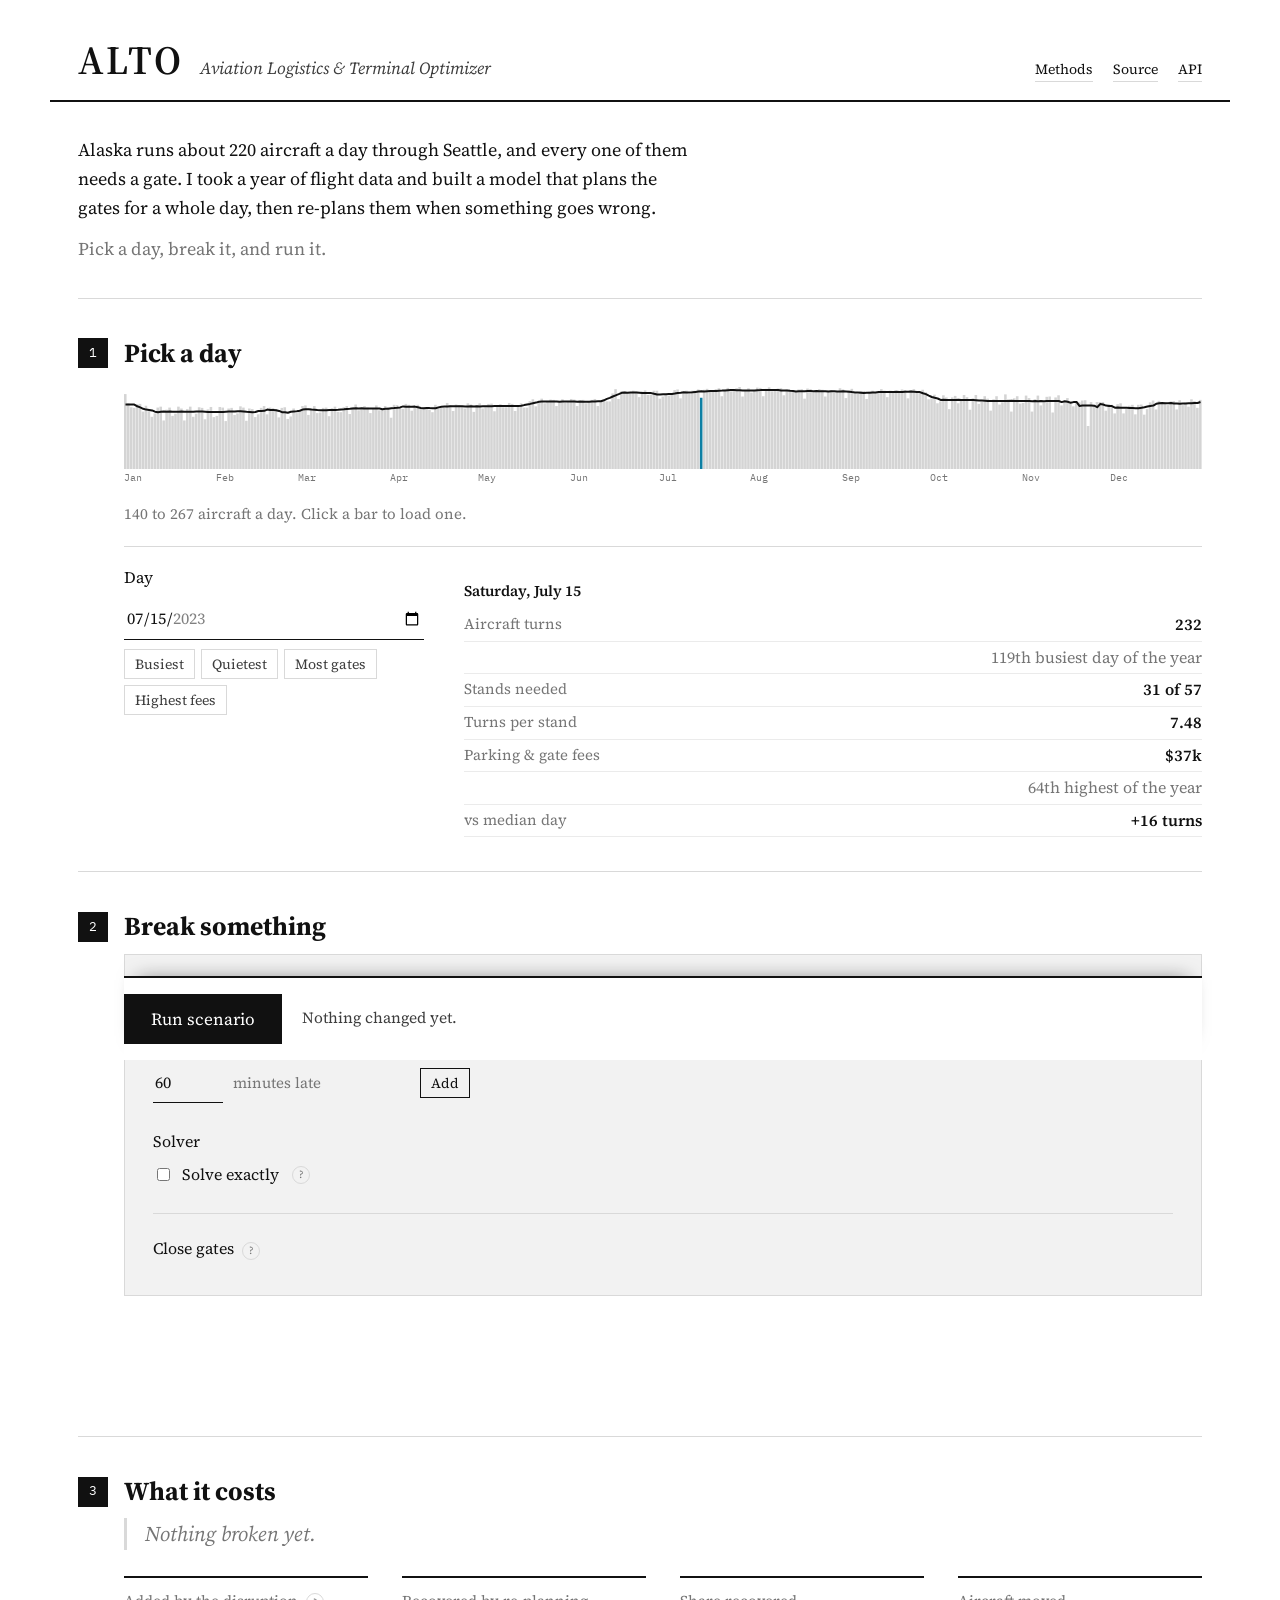
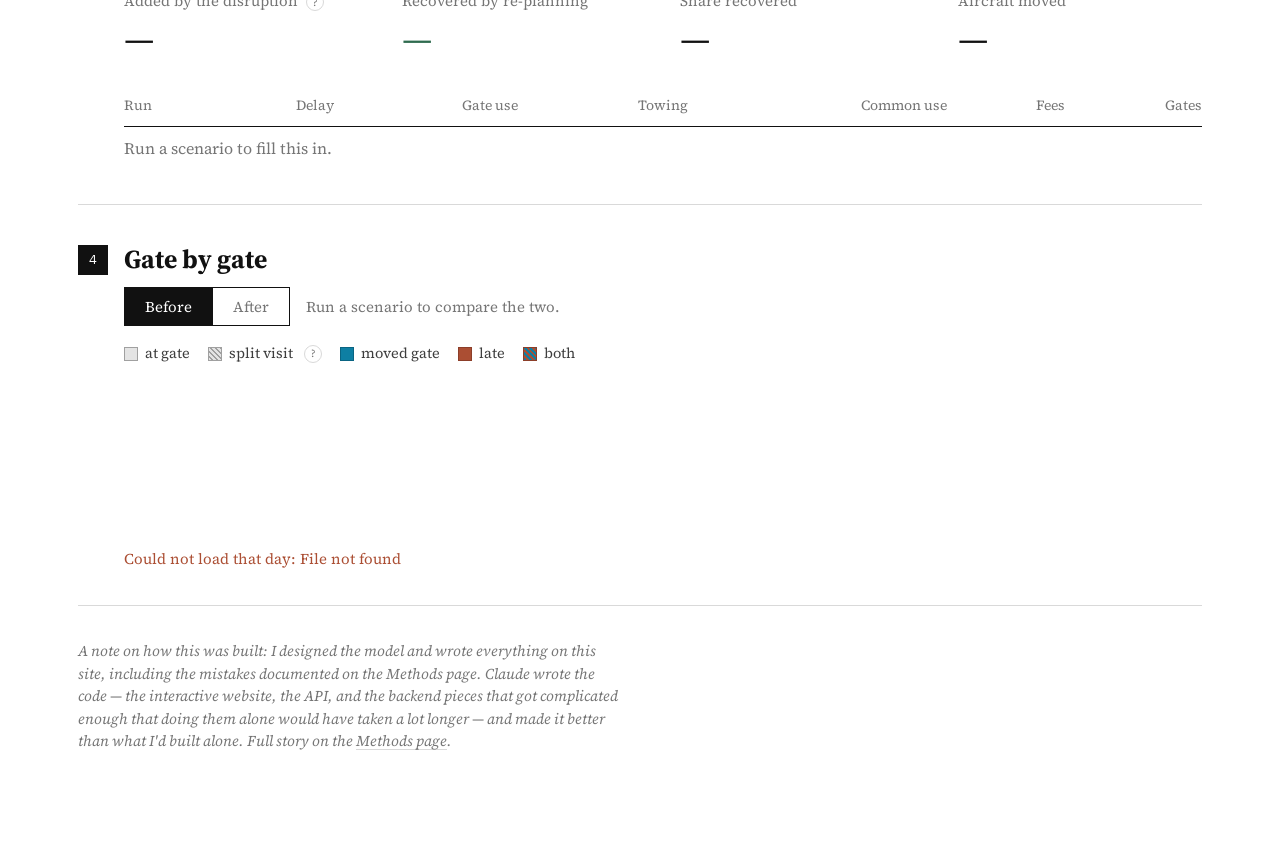
==== commit 0612ab84: "Update 2026-09-05 17:31" ====
--- a/website/index.html
+++ b/website/index.html
@@ -8,7 +8,7 @@
 <link rel="preconnect" href="https://fonts.googleapis.com">
 <link rel="preconnect" href="https://fonts.gstatic.com" crossorigin>
 <link rel="stylesheet" href="https://fonts.googleapis.com/css2?family=IBM+Plex+Mono:wght@400;500&family=Source+Serif+4:ital,opsz,wght@0,8..60,400;0,8..60,600;1,8..60,400&display=swap">
-<link rel="stylesheet" href="style.css?v=1788652894">
+<link rel="stylesheet" href="style.css?v=1788654698">
 </head>
 <body>
 
@@ -89,7 +89,7 @@
               <input type="checkbox" id="exact-solver">
               Solve exactly
               <button class="info" type="button" aria-label="What does solving exactly do?"
-                data-info="The integer program instead of the network flow: about 20 seconds instead of 1. On an ordinary day it finds the same gate count and about 9% less passenger walking. When a lot of gates are shut it does considerably better, because the fast solver has to keep each aircraft's whole chain of turns on one stand.">?</button>
+                data-info="The integer program instead of the network flow: usually a few tens of seconds instead of under one, and can take a bit over a minute the first time a given day is solved this way. On an ordinary day it finds the same gate count and about 9% less passenger walking. When a lot of gates are shut it does considerably better, because the fast solver has to keep each aircraft's whole chain of turns on one stand.">?</button>
             </label>
           </div>
 
@@ -193,7 +193,7 @@
   </section>
 
   <section class="footnote">
-    <p>A note on how this was built: I designed the model and made every decision behind it, from the constraints and trade-offs to what a disruption should cost and why. Claude wrote every line of code, made it better than what I'd built alone, and turned it into the interactive site you just used. Full story on the <a href="methods.html">Methods page</a>.</p>
+    <p>A note on how this was built: I designed the model and wrote everything on this site, including the mistakes documented on the Methods page. Claude wrote the code &mdash; the interactive website, the API, and the backend pieces that got complicated enough that doing them alone would have taken a lot longer &mdash; and made it better than what I'd built alone. Full story on the <a href="methods.html">Methods page</a>.</p>
   </section>
 
   <p class="sr-only" id="live-region" role="status" aria-live="polite"></p>
@@ -201,6 +201,6 @@
 
 <div class="tooltip hidden" id="tooltip"></div>
 
-<script src="app.js?v=1788652894"></script>
+<script src="app.js?v=1788654698"></script>
 </body>
 </html>
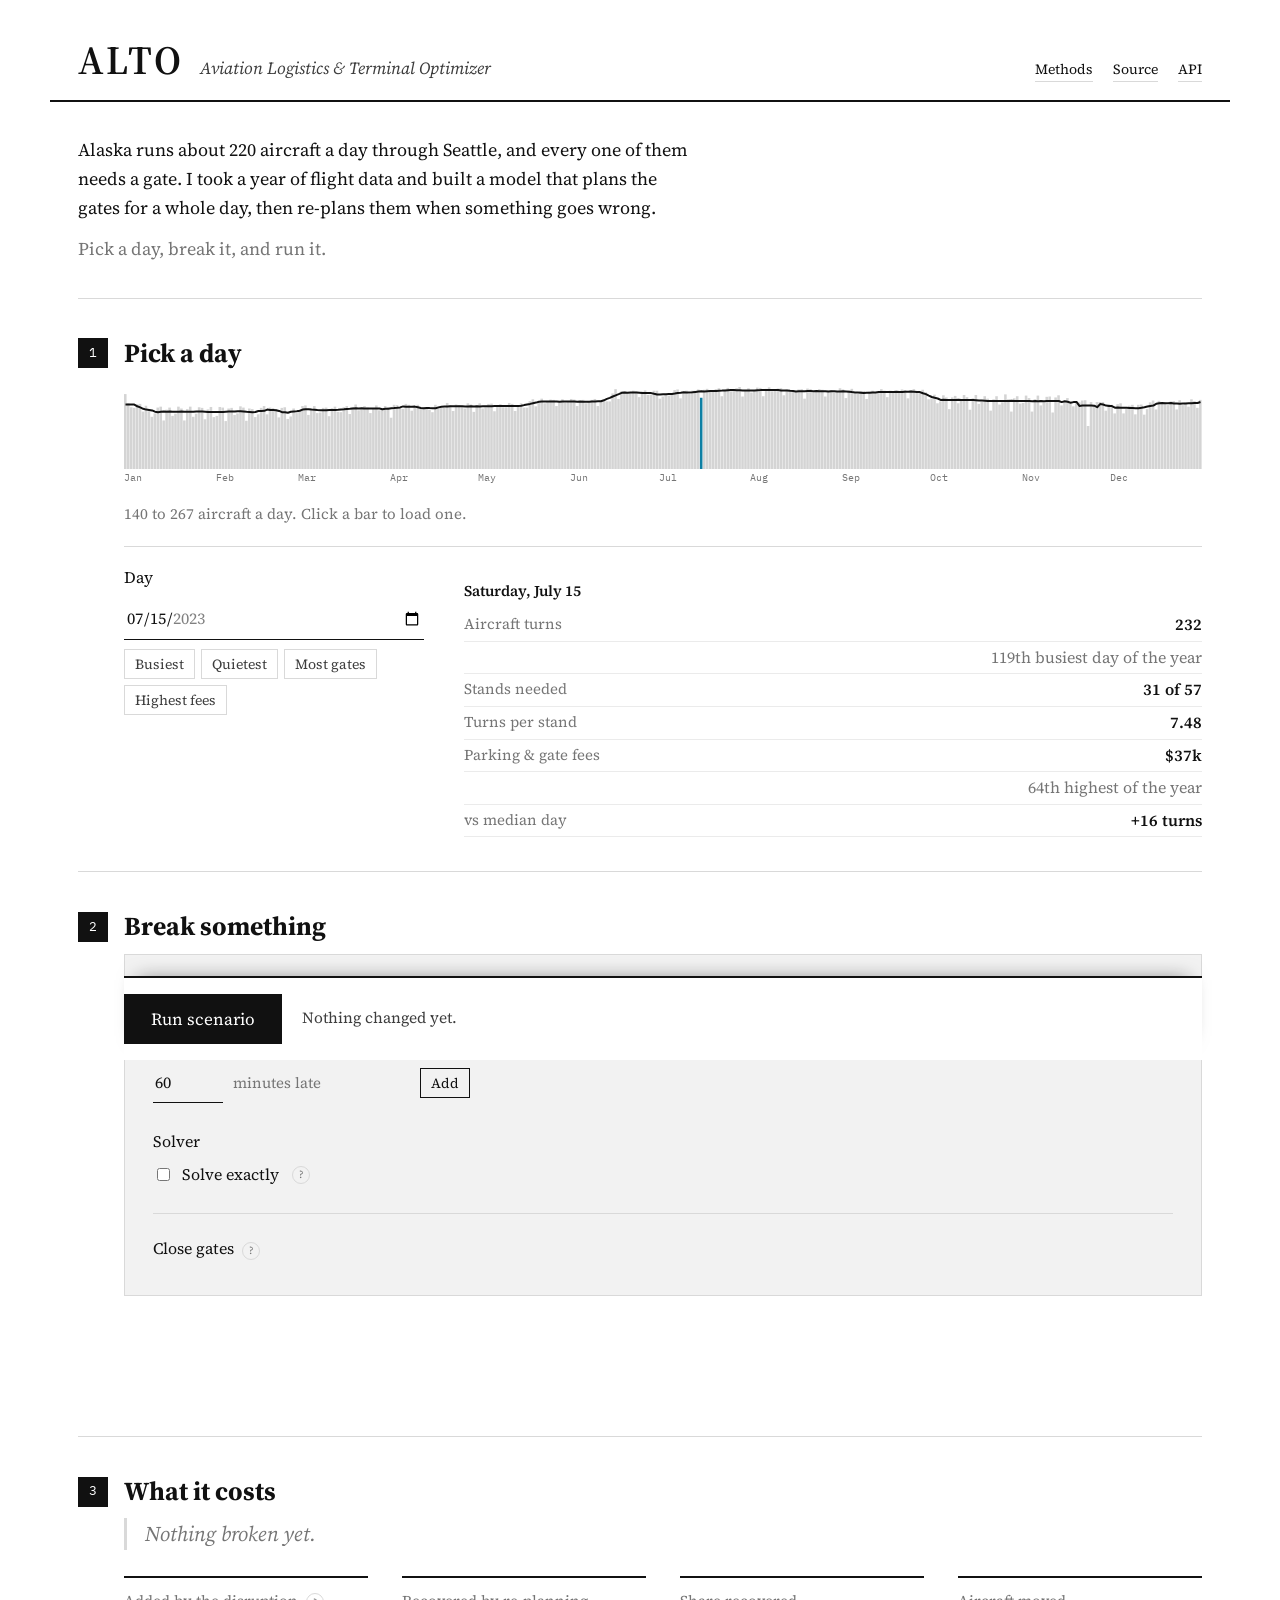
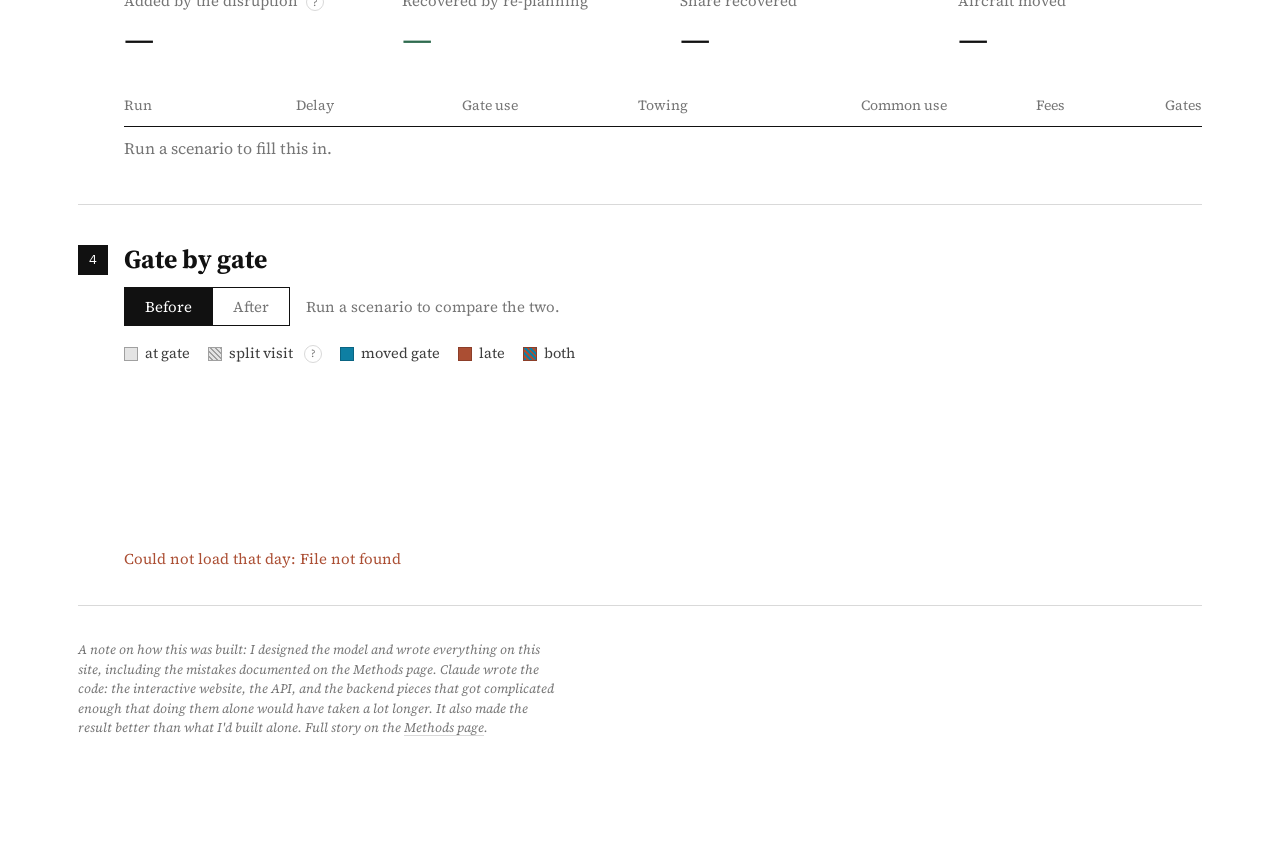
==== commit e138c53d: "Update 2026-09-05 17:36" ====
--- a/website/index.html
+++ b/website/index.html
@@ -8,7 +8,7 @@
 <link rel="preconnect" href="https://fonts.googleapis.com">
 <link rel="preconnect" href="https://fonts.gstatic.com" crossorigin>
 <link rel="stylesheet" href="https://fonts.googleapis.com/css2?family=IBM+Plex+Mono:wght@400;500&family=Source+Serif+4:ital,opsz,wght@0,8..60,400;0,8..60,600;1,8..60,400&display=swap">
-<link rel="stylesheet" href="style.css?v=1788654698">
+<link rel="stylesheet" href="style.css?v=1788654983">
 </head>
 <body>
 
@@ -193,7 +193,7 @@
   </section>
 
   <section class="footnote">
-    <p>A note on how this was built: I designed the model and wrote everything on this site, including the mistakes documented on the Methods page. Claude wrote the code &mdash; the interactive website, the API, and the backend pieces that got complicated enough that doing them alone would have taken a lot longer &mdash; and made it better than what I'd built alone. Full story on the <a href="methods.html">Methods page</a>.</p>
+    <p>A note on how this was built: I designed the model and wrote everything on this site, including the mistakes documented on the Methods page. Claude wrote the code: the interactive website, the API, and the backend pieces that got complicated enough that doing them alone would have taken a lot longer. It also made the result better than what I'd built alone. Full story on the <a href="methods.html">Methods page</a>.</p>
   </section>
 
   <p class="sr-only" id="live-region" role="status" aria-live="polite"></p>
@@ -201,6 +201,6 @@
 
 <div class="tooltip hidden" id="tooltip"></div>
 
-<script src="app.js?v=1788654698"></script>
+<script src="app.js?v=1788654983"></script>
 </body>
 </html>
--- a/website/style.css
+++ b/website/style.css
@@ -204,7 +204,7 @@
    like .caption below, so it reads as the author talking rather than as
    interface text. */
 .footnote p {
-  font-style: italic; font-size: 15px; color: var(--muted);
+  font-style: italic; font-size: 13px; color: var(--muted);
   max-width: var(--measure); line-height: 1.5; margin: 0;
 }
 .footnote a { color: var(--muted); text-decoration-color: var(--rule); text-underline-offset: 3px; }
